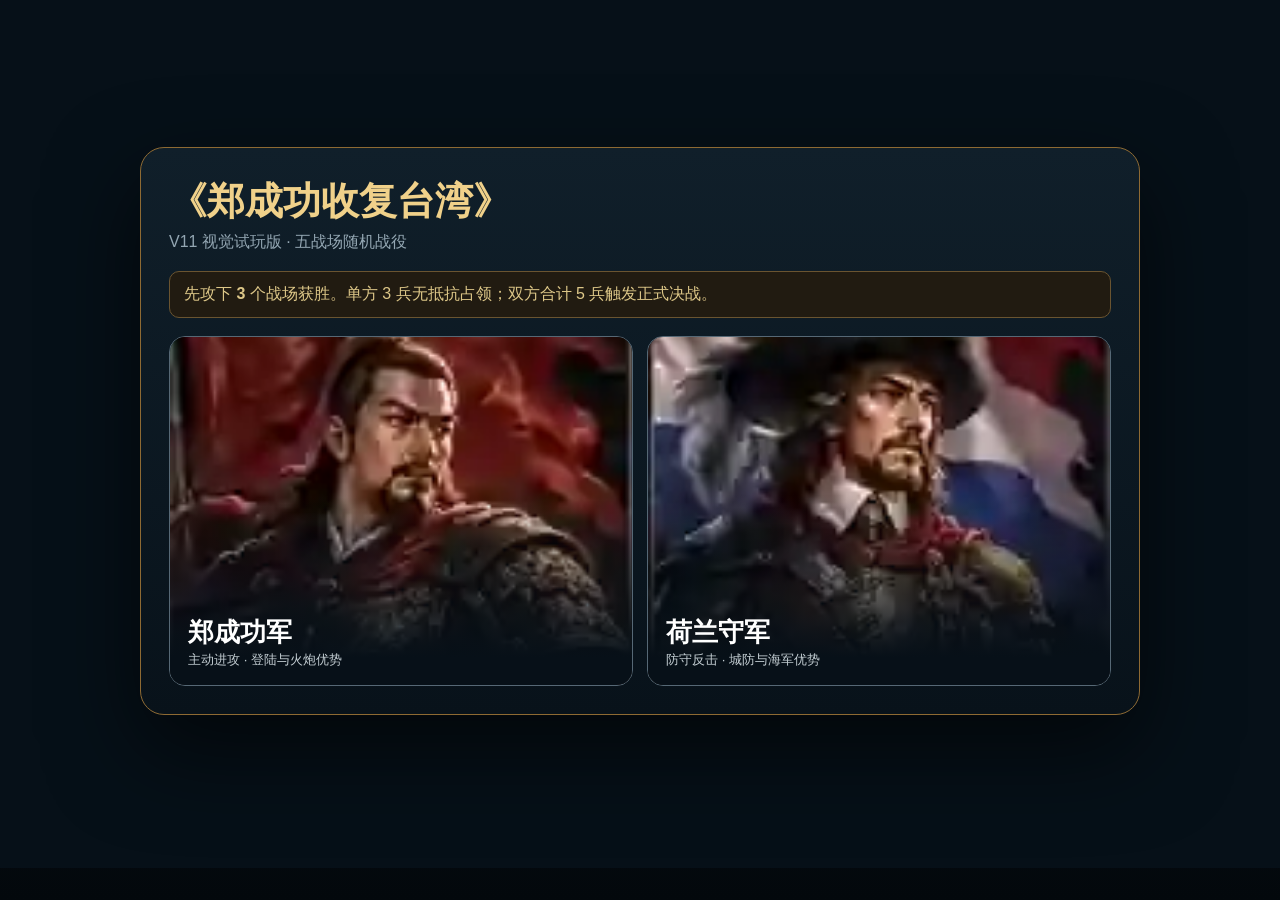
==== v2-preview.html @ 7f6e3647 "Add V2 calibrated visual preview page" ====
<!DOCTYPE html>
<html lang="zh-CN">
<head>
<meta charset="UTF-8">
<meta name="viewport" content="width=device-width,initial-scale=1,viewport-fit=cover">
<title>郑成功收复台湾｜V2 架构预览</title>
<link rel="stylesheet" href="style.css">
<link rel="stylesheet" href="v2-layout.css">
</head>
<body>
<div class="app-shell">
<section id="startScreen" class="start-screen">
  <div class="start-card">
    <div class="start-title">《郑成功收复台湾》</div>
    <div class="start-sub">V11 视觉试玩版 · 五战场随机战役</div>
    <div class="start-rule">先攻下 <b>3</b> 个战场获胜。单方 3 兵无抵抗占领；双方合计 5 兵触发正式决战。</div>
    <div class="faction-select">
      <button class="faction-choice zheng" onclick="startGame('zheng')"><div class="start-portrait sprite" data-sprite="zheng"></div><span><b>郑成功军</b><small>主动进攻 · 登陆与火炮优势</small></span></button>
      <button class="faction-choice dutch" onclick="startGame('dutch')"><div class="start-portrait sprite" data-sprite="dutch"></div><span><b>荷兰守军</b><small>防守反击 · 城防与海军优势</small></span></button>
    </div>
  </div>
</section>
<section id="gameScreen" class="game-screen hidden">
<header class="topbar">
  <div class="brand"><div class="brand-title">郑成功收复台湾</div><div class="brand-sub">V11 视觉试玩版</div></div>
  <div id="flow" class="flow"></div>
  <div class="top-actions"><button class="ghost-btn" onclick="showRules()">怎么玩</button><button class="ghost-btn" onclick="showDecks()">牌组一览</button><button class="gold-btn" onclick="resetGame()">重新开始</button></div>
</header>
<main class="game-grid">
  <aside class="side-panel player-panel"><div class="panel-label">你的阵营</div><div class="hero-card"><div id="playerHero" class="hero-img sprite"></div><div class="hero-gradient"></div><div class="hero-copy"><div id="playerName" class="hero-name"></div><div id="playerDesc" class="hero-desc"></div><div class="score-line"><strong id="playerScore">0 / 3</strong><span>已攻下战场</span></div></div></div><div class="info-card"><h3>你的牌库</h3><p id="playerPiles"></p></div><div class="info-card"><div class="icon-title"><span class="round-icon">★</span><div><h3>你的王牌</h3><p id="playerTrumpText"></p><button id="trumpBtn" class="mini-btn" onclick="toggleTrump()">发动王牌</button></div></div></div><div class="info-card"><div class="icon-title"><span class="round-icon">✦</span><div><h3>你的战役奖励</h3><p id="rewardText"></p><button id="freeMoveBtn" class="mini-btn hidden" onclick="toggleFreeMove()">使用免费调动</button></div></div></div><div class="info-card"><div class="icon-title"><span class="round-icon">伏</span><div><h3>你的伏兵</h3><p id="ambushText"></p></div></div></div></aside>
  <section class="center-stage"><section class="turn-strip"><div><div id="roundText" class="turn-kicker"></div><h2 id="turnText"></h2><p id="phaseText"></p></div><div class="turn-strip-note">行动点与结束回合已移到战场下方操作栏</div></section><div id="message" class="message-box"></div><section id="eventBanner" class="event-banner"><div class="event-art sprite" data-sprite="event"></div><div class="event-overlay"></div><div class="event-copy"><div class="event-label">公共事件</div><h2 id="eventName"></h2><p id="eventText"></p></div><div class="event-rounds">3 / 6 / 9</div></section><section class="battle-section"><div class="section-head"><div><h2>五大战场</h2><p>每局重新随机排列；调动只能前往当前画面相邻战场。</p></div><div class="route-legend">← 相邻调动 →</div></div><div id="battlefieldGrid" class="battlefield-grid"></div></section><section class="center-command-bar"><div class="command-tip">请先选择战场，再从下方手牌与操作按钮执行行动。</div><div class="turn-actions action-focus"><div class="ap-box large">行动点 <strong id="apText"></strong></div><button id="endTurnBtn" class="dark-btn end-turn-prominent" onclick="endPlayerTurn()">结束回合</button></div></section><section class="hand-section"><div class="section-head"><div><h2>你的手牌</h2><p>开局4张，每回合抽2张，手牌上限6张。</p></div><div id="handCount" class="hand-counter"></div></div><div id="handGrid" class="hand-grid"></div><div class="action-row"><button id="playBtn" class="action-btn primary" onclick="playSelected()">打出这张牌</button><button id="ambushBtn" class="action-btn" onclick="setAmbush()"><span class="round-icon">伏</span>设为伏兵</button><button id="moveBtn" class="action-btn" onclick="toggleMove()">调动部队</button><button id="discardBtn" class="action-btn" onclick="discardSelected()">弃牌换1张</button></div></section></section>
  <aside class="side-panel ai-panel"><div class="panel-label">AI 对手</div><div class="hero-card compact"><div id="aiHero" class="hero-img sprite"></div><div class="hero-gradient"></div><div class="hero-copy"><div id="aiName" class="hero-name"></div><div id="aiDesc" class="hero-desc"></div><div class="score-line"><strong id="aiScore">0 / 3</strong><span>已攻下战场</span></div></div></div><div class="info-card"><h3>AI 状态</h3><p id="aiPiles"></p><p id="aiTrumpText"></p><p id="aiAmbushText"></p></div><div class="log-card"><div class="log-head"><h3>战斗 / 行动记录</h3><span>实时</span></div><div id="logList" class="log-list"></div></div></aside>
</main></section></div>
<div id="rulesModal" class="modal"><div class="modalbox"><h2>V11 试玩规则</h2><p>五个战场每局随机排列。每个战场 1 点，先拿下 3 个获胜。</p><p><b>无人防守：</b>单方正面部队达到3支，直接占领。</p><p><b>正式决战：</b>双方都有部队，合计达到5支后触发。未触发第5支的一方先有一次免费应战，再选择战法。</p><div class="rule-strip">强攻 克 固守｜固守 克 奇袭｜奇袭 克 强攻｜克制 +2</div><p>伏兵不计入3/5支触发数；第3/6/9回合翻公共事件；最多10回合。</p><button class="gold-btn" onclick="hideModal('rulesModal')">知道了</button></div></div>
<div id="deckModal" class="modal"><div class="modalbox"><h2>牌组一览</h2><div id="deckContent"></div><button class="gold-btn" onclick="hideModal('deckModal')">关闭</button></div></div>
<div id="reactionModal" class="modal"><div class="modalbox"><h2>决战前：免费应战</h2><p id="reactionText"></p><div id="reactionOptions"></div><button class="ghost-btn" onclick="skipReaction()">不应战，进入战法选择</button></div></div>
<div id="battleModal" class="modal"><div class="modalbox"><div id="battleChoice"><h2 id="battleTitle">选择决战战法</h2><div class="choice-grid"><button onclick="chooseBattleTactic('assault')"><b>强攻</b><small>克固守</small></button><button onclick="chooseBattleTactic('defend')"><b>固守</b><small>克奇袭</small></button><button onclick="chooseBattleTactic('raid')"><b>奇袭</b><small>克强攻</small></button></div><label id="arsenalLabel" class="arsenal-label"><input id="arsenalCheck" type="checkbox"> 使用军械 +2 标记</label></div><div id="battleResult" class="hidden"></div></div></div>
<div id="resultModal" class="modal"><div class="modalbox result-box"><h2 id="resultTitle"></h2><div id="resultScore" class="result-score"></div><p id="resultText"></p><button class="gold-btn" onclick="resetGame()">再玩一局</button></div></div>
<script src="sprite-data-1.js"></script><script src="sprite-data-2.js"></script><script src="sprite-data-3.js"></script><script src="sprite-data-4.js"></script><script src="engine.js"></script><script src="app.js"></script>
</body></html>
---- style.css ----
:root{--bg:#071019;--panel:#0d1823;--panel2:#101e2a;--line:#70562a;--line2:#34495a;--gold:#d4af62;--gold2:#f0d18a;--red:#8f261f;--blue:#163a5c;--paper:#e9dcc3;--text:#f4efe5;--muted:#9fb0bc}
*{box-sizing:border-box}body{margin:0;background:radial-gradient(circle at 50% -10%,rgba(41,74,91,.38),transparent 45%),linear-gradient(180deg,#08111a,#050b10 78%);color:var(--text);font-family:-apple-system,BlinkMacSystemFont,"Segoe UI","PingFang SC","Microsoft YaHei",sans-serif}.hidden{display:none!important}button{font:inherit}.app-shell{padding:14px 18px 24px;max-width:1920px;margin:auto}.start-screen{min-height:94vh;display:grid;place-items:center}.start-card{width:min(1000px,94vw);background:linear-gradient(180deg,#101f2a,#08121a);border:1px solid #8e6a33;border-radius:24px;padding:28px;box-shadow:0 35px 90px #0009}.start-title{font:900 38px serif;color:#f0d18a}.start-sub{color:#93a6b2;margin-top:5px}.start-rule{margin:18px 0;padding:12px 14px;background:#211b11;border:1px solid #6a5430;border-radius:10px;color:#ddc788}.faction-select{display:grid;grid-template-columns:1fr 1fr;gap:14px}.faction-choice{height:350px;border-radius:16px;overflow:hidden;border:1px solid #566875;background:#0a141c;color:white;position:relative;cursor:pointer;padding:0;text-align:left}.start-portrait{position:absolute;inset:0}.faction-choice img{width:100%;height:100%;object-fit:cover}.faction-choice:after{content:"";position:absolute;inset:0;background:linear-gradient(180deg,transparent 45%,#071018 92%)}.faction-choice span{position:absolute;z-index:2;left:18px;right:18px;bottom:16px}.faction-choice b{display:block;font-size:26px}.faction-choice small{color:#c4ced3}.topbar{height:84px;display:grid;grid-template-columns:290px 1fr 310px;align-items:center;gap:18px;border:1px solid rgba(212,175,98,.38);border-radius:14px;padding:0 18px;background:linear-gradient(180deg,rgba(18,34,46,.96),rgba(7,16,25,.96));box-shadow:0 12px 40px #0008}.brand-title{font-size:27px;font-weight:900;letter-spacing:2px;color:#f0d18a}.brand-sub{font-size:12px;color:#91a2ae;margin-top:4px}.flow{display:flex;justify-content:center;gap:8px}.flow-step{padding:8px 11px;min-width:118px;border:1px solid #395064;border-radius:8px;background:#0a141d;color:#7f929f;font-size:11px}.flow-step b{display:block}.flow-step.active{border-color:#b88b3e;color:#fff;background:#271f12}.top-actions{display:flex;justify-content:flex-end;gap:8px}.ghost-btn,.gold-btn,.dark-btn,.mini-btn{border-radius:9px;padding:9px 12px;cursor:pointer;color:#fff;border:1px solid #405565;background:#12202b}.gold-btn{border-color:#9b773a;background:linear-gradient(#725a2c,#4a391c);color:#f7dfaa}.mini-btn{font-size:10px;padding:6px 8px;margin-top:5px}.game-grid{margin-top:12px;display:grid;grid-template-columns:270px minmax(0,1fr) 270px;gap:12px}.side-panel,.center-stage>section,.message-box{border:1px solid rgba(122,96,51,.78);border-radius:14px;background:linear-gradient(180deg,rgba(14,28,39,.98),rgba(7,16,23,.98));box-shadow:0 16px 38px #0006}.side-panel{padding:12px;min-height:860px;overflow:auto}.panel-label{font-weight:700;font-size:13px;color:#d8ba79;margin:2px 0 10px}.hero-card{height:360px;position:relative;overflow:hidden;border-radius:12px;border:1px solid #9a7338;background:#0a1117}.hero-card.compact{height:310px}.hero-img{width:100%;height:100%;object-fit:cover;object-position:center top}.hero-flag{position:absolute;right:-35px;bottom:100px;width:72%;height:55%;object-fit:cover;opacity:.34;mix-blend-mode:screen}.hero-gradient{position:absolute;inset:0;background:linear-gradient(180deg,transparent 35%,rgba(3,9,14,.55) 55%,#071018 90%)}.hero-copy{position:absolute;left:14px;right:14px;bottom:14px}.hero-name{font-size:25px;font-weight:900}.hero-desc{font-size:11px;color:#c2ccd2}.score-line{display:flex;align-items:end;gap:9px;margin-top:8px}.score-line strong{font-size:36px;color:#e98574}.ai-panel .score-line strong{color:#85b7dc}.score-line span{font-size:11px;color:#aebac1;margin-bottom:5px}.info-card,.log-card{border:1px solid #3b4e59;border-radius:10px;background:#0a141c;padding:10px;margin-top:9px}.info-card h3,.log-card h3{font-size:13px;margin:0 0 7px;color:#f0d18a}.info-card p{font-size:11px;line-height:1.55;color:#b9c6cc;margin:4px 0}.icon-title{display:flex;gap:9px;align-items:flex-start}.icon-title img{width:42px;height:42px;object-fit:cover;border-radius:50%;border:1px solid #8a6b35}.center-stage{display:flex;flex-direction:column;gap:10px}.turn-strip{min-height:92px;padding:14px 18px;display:flex;justify-content:space-between;align-items:center}.turn-kicker{font-size:11px;color:#c2a45f}.turn-strip h2{margin:2px 0;font-size:24px}.turn-strip p{margin:0;font-size:11px;color:#92a3ae}.turn-strip-note{font-size:12px;color:#c9aa66;border:1px dashed #6a5430;border-radius:999px;padding:8px 12px;background:#0b141d}.turn-actions{display:flex;align-items:center;gap:10px}.ap-box{border:1px solid #8d6b35;border-radius:9px;padding:10px 13px;background:#211b10;font-size:12px}.ap-box strong{font-size:19px;color:#f0d18a}.ap-box.large{padding:14px 18px;font-size:14px;min-width:140px;text-align:center;background:linear-gradient(180deg,#271f12,#181108)}.ap-box.large strong{display:block;font-size:28px;line-height:1.1;margin-top:2px}.message-box{padding:10px 13px;min-height:44px;font-size:12px}.event-banner{height:132px;position:relative;overflow:hidden}.event-art{position:absolute;inset:0}.event-banner img{width:100%;height:100%;object-fit:cover}.event-overlay{position:absolute;inset:0;background:linear-gradient(90deg,rgba(5,12,18,.95),rgba(5,12,18,.55) 42%,rgba(5,12,18,.12) 72%,rgba(5,12,18,.72))}.event-copy{position:absolute;left:20px;top:18px}.event-label{font-weight:700;font-size:12px;color:#e6c46f}.event-copy h2{font-size:23px;margin:4px 0}.event-copy p{margin:0;font-size:11px;color:#d2d9dc}.event-rounds{position:absolute;right:14px;top:12px;background:#0a1119cc;border:1px solid #8b6b37;border-radius:6px;padding:5px 8px;font-size:10px;color:#e0c174}.battle-section,.hand-section,.center-command-bar{padding:12px}.section-head{display:flex;justify-content:space-between;align-items:end;margin-bottom:9px}.section-head h2{font-size:17px;margin:0}.section-head p{font-size:10px;color:#8fa0ac;margin:3px 0 0}.route-legend,.hand-counter{font-size:10px;color:#c9aa66;border:1px solid #6a5430;border-radius:999px;padding:6px 9px}.center-command-bar{display:flex;justify-content:space-between;align-items:center;gap:12px;background:linear-gradient(180deg,rgba(18,27,37,.98),rgba(11,18,24,.98));border:1px solid rgba(156,119,58,.88);border-radius:14px;box-shadow:0 12px 30px #0005}.command-tip{font-size:13px;color:#d9e4ea;line-height:1.5}.action-focus{margin-left:auto}.end-turn-prominent{padding:16px 28px;min-width:160px;font-size:20px;font-weight:800;border:1px solid #c09343;background:linear-gradient(180deg,#9c2b22,#661810);color:#fff3d0;box-shadow:0 0 0 2px rgba(240,209,138,.12),0 10px 18px rgba(0,0,0,.32)}.end-turn-prominent:disabled{opacity:.45;filter:saturate(.6);box-shadow:none}.battlefield-grid{display:grid;grid-template-columns:repeat(5,minmax(0,1fr));gap:7px}.battle-card{min-height:330px;border:1px solid #526471;border-radius:11px;overflow:hidden;background:#0c1820;cursor:pointer;transition:.15s}.battle-card:hover,.battle-card.selected{transform:translateY(-3px);border-color:#d4af62;box-shadow:0 10px 28px #0009}.battle-card.resolved{opacity:.74}.battle-image{height:110px;position:relative}.battle-image img{width:100%;height:100%;object-fit:cover}.battle-index{position:absolute;top:7px;left:7px;width:24px;height:24px;border-radius:50%;display:grid;place-items:center;background:#071018dd;border:1px solid #d4af62;color:#f0d18a;font-size:10px}.battle-body{padding:9px}.battle-title{display:flex;justify-content:space-between;align-items:center}.battle-title h3{font-size:16px;margin:0}.point-tag{font-size:9px;border:1px solid #88703d;border-radius:99px;padding:3px 6px;color:#d9be79}.battle-body p{font-size:10px;line-height:1.45;color:#aebdc4;margin:7px 0}.reward-box{padding:7px;border:1px solid #695833;border-radius:7px;background:#211b11;color:#dac382;font-size:9px;line-height:1.45}.state-box{margin-top:7px;padding:7px;border:1px solid #384b57;border-radius:7px;font-size:9px;color:#c4d0d5}.army-row{display:flex;justify-content:space-between;margin-top:7px;font-size:9px}.unit-pills{display:flex;gap:3px;flex-wrap:wrap;min-height:18px;margin-top:3px}.pill{border:0;border-radius:5px;padding:3px 5px;font-size:8px;color:#fff}.pill.zheng{background:#76392f}.pill.dutch{background:#2c5675}.pill.moveable{outline:1px solid #e4c06b;cursor:pointer}.tags{display:flex;gap:3px;flex-wrap:wrap;margin-top:5px}.tag{border:1px solid #5a6670;border-radius:5px;padding:3px 4px;font-size:8px}.hand-grid{display:grid;grid-template-columns:repeat(6,minmax(0,1fr));gap:8px}.hand-card{height:205px;border-radius:10px;overflow:hidden;border:2px solid transparent;background:#1b1811;cursor:pointer;position:relative}.hand-card:hover,.hand-card.selected{border-color:#e1b95e;transform:translateY(-4px)}.card-art{position:absolute;inset:0}.hand-card img{width:100%;height:100%;object-fit:cover}.hand-card:after{content:"";position:absolute;inset:0;background:linear-gradient(180deg,transparent 45%,rgba(2,7,11,.2),rgba(2,7,11,.92))}.card-copy{position:absolute;z-index:2;left:8px;right:8px;bottom:8px}.card-copy h4{margin:0;color:white;font-size:13px}.card-copy p{font-size:9px;color:#d2d7da;margin:3px 0 0}.action-row{display:grid;grid-template-columns:repeat(4,1fr);gap:7px;margin-top:9px}.action-btn{height:52px;border-radius:9px;border:1px solid #51636e;background:#111d26;color:#dfe7e9;cursor:pointer;display:flex;align-items:center;justify-content:center;gap:8px}.action-btn.primary{background:linear-gradient(#855f2a,#513917);border-color:#c09343;color:#ffe4a3}.action-btn:disabled,.dark-btn:disabled,.mini-btn:disabled{opacity:.35;cursor:not-allowed}.action-btn img{width:30px;height:30px;border-radius:50%;object-fit:cover}.log-card{height:410px}.log-head{display:flex;justify-content:space-between;align-items:center;border-bottom:1px solid #31434e;padding-bottom:7px}.log-list{font-size:10px;line-height:1.55;color:#aab8c0;max-height:350px;overflow:auto}.log-list p{border-bottom:1px solid #1d2c36;padding:7px 0;margin:0}.modal{position:fixed;inset:0;background:#000c;display:none;place-items:center;padding:16px;z-index:50}.modal.show{display:grid}.modalbox{width:min(720px,95vw);max-height:90vh;overflow:auto;background:#13212b;border:1px solid #8b6b37;border-radius:16px;padding:18px}.modalbox h2{margin-top:0}.rule-strip{padding:10px;border:1px solid #7a6136;background:#211a10;border-radius:8px;color:#e0c27c}.choice-grid{display:grid;grid-template-columns:repeat(3,1fr);gap:9px;margin:14px 0}.choice-grid button{padding:18px;border-radius:10px;border:1px solid #566976;background:#0e1820;color:white;cursor:pointer}.choice-grid button b{display:block;font-size:20px}.choice-grid button small{color:#9eb0bb}.arsenal-label{display:block;padding:9px;border:1px solid #6b5933;border-radius:8px;background:#211b10}.reaction-option{display:block;width:100%;text-align:left;margin:7px 0;padding:10px;border:1px solid #596c77;background:#0d1820;color:white;border-radius:8px;cursor:pointer}.battle-result-card{padding:12px;border:1px solid #3f535f;border-radius:10px;background:#0c171e;line-height:1.7}.result-box{text-align:center}.result-score{font-size:44px;font-weight:900;color:#f0d18a}.deck-columns{display:grid;grid-template-columns:1fr 1fr;gap:12px}.deck-list{border:1px solid #344954;border-radius:10px;padding:10px}.deck-list h3{color:#f0d18a}.deck-list p{font-size:11px;color:#c3ced3}
@media(max-width:1250px){body{min-width:1050px}.game-grid{grid-template-columns:235px minmax(0,1fr) 235px}.topbar{grid-template-columns:250px 1fr 250px}.flow-step{min-width:95px}.hand-grid{grid-template-columns:repeat(3,1fr)}.center-command-bar{flex-direction:column;align-items:stretch}.action-focus{margin-left:0;justify-content:space-between}}
.round-icon{width:42px;height:42px;border-radius:50%;display:grid;place-items:center;border:1px solid #8a6b35;background:#211b10;color:#e6c46f;font-weight:900}
---- v2-layout.css ----
/* V2 layout preview: calibrated against 1535x1024 visual master. Gameplay logic unchanged. */
:root{--v2-gold:#d2a14f;--v2-gold-hi:#f1cf79;--v2-navy:#07131d;--v2-navy2:#0b1d29;--v2-paper:#ecd7ac;--v2-ink:#2b1a11;--v2-red:#a4251b}
html,body{min-width:1180px;background:#061018}
body:before{content:"";position:fixed;inset:0;pointer-events:none;background:radial-gradient(ellipse at 50% -8%,rgba(74,117,137,.24),transparent 48%),linear-gradient(180deg,#08131b 0,#061018 65%,#03080c 100%);z-index:-1}
.app-shell{width:min(1535px,100%);max-width:1535px;margin:0 auto;padding:8px 10px 14px}
.topbar{height:76px;grid-template-columns:280px minmax(470px,1fr) 310px;gap:12px;padding:0 14px;border-radius:10px;border-color:#805f2b;background:linear-gradient(180deg,#102635 0,#07131d 100%);box-shadow:0 8px 22px #0008,inset 0 1px 0 #ffffff0e;position:relative;overflow:hidden}
.topbar:after{content:"";position:absolute;inset:0;background-image:url('assets/ui/gold-frame.svg');background-size:100% 100%;pointer-events:none;opacity:.7}
.brand-title{font-family:STKaiti,KaiTi,"Noto Serif SC",serif;font-size:29px;letter-spacing:1px;color:#f4d17a;text-shadow:0 2px 0 #3d240c}
.brand-sub{font-size:11px;color:#d6c099}
.flow{gap:6px}.flow-step{height:44px;min-width:100px;padding:6px 10px;border-radius:7px;background:#0a1a25;border-color:#3f5565;color:#8799a5}.flow-step.active{background:linear-gradient(180deg,#4a3214,#2d1d0b);border-color:#cf9239;box-shadow:0 0 0 1px #f0be5b55,inset 0 0 18px #f0a92816}.flow-step span{font-size:10px}.flow-step b{font-size:11px}
.top-actions{gap:7px}.ghost-btn,.gold-btn{height:40px;padding:0 13px;border-radius:8px}.gold-btn{background:linear-gradient(#80612e,#4d3719);border-color:#b98c3d}
.game-grid{margin-top:9px;grid-template-columns:220px minmax(0,1fr) 220px;gap:9px;align-items:stretch}
.side-panel,.center-stage>section,.message-box{border-color:#7b5a27;border-radius:10px;background:linear-gradient(180deg,#0c1c27,#06121a);box-shadow:0 8px 22px #0007}
.side-panel{padding:8px;min-height:915px;overflow:hidden}.panel-label{margin:2px 2px 7px;font-size:12px;color:#f0ce78}
.hero-card{height:325px;border-radius:9px;border-color:#a1702f}.hero-card.compact{height:325px}.hero-copy{left:12px;right:12px;bottom:12px}.hero-name{font-size:24px}.hero-desc{font-size:10px}.score-line strong{font-size:34px}.score-line span{font-size:10px}
.info-card,.log-card{margin-top:7px;padding:9px;border-radius:8px;background:#081720;border-color:#344b58}.info-card h3,.log-card h3{font-size:12px}.info-card p{font-size:10px;line-height:1.45}.round-icon{width:38px;height:38px}.mini-btn{font-size:9px;padding:5px 7px}.log-card{height:412px}.log-list{max-height:352px;font-size:9px}
.center-stage{gap:8px}.turn-strip{min-height:96px;padding:12px 16px;color:var(--v2-ink);background-image:url('assets/ui/parchment.svg')!important;background-size:100% 100%!important;border:0!important;box-shadow:0 5px 16px #0006!important}.turn-kicker{color:#74511e}.turn-strip h2{font-family:STKaiti,KaiTi,"Noto Serif SC",serif;font-size:28px;color:#591b13}.turn-strip p{font-size:12px;color:#5c4632}.turn-strip-note{max-width:390px;color:#5a3a14;border-color:#a87b35;background:#f4e4c2aa;font-size:11px}
.message-box{min-height:38px;padding:9px 13px;font-size:11px;border-radius:8px;background:#07151e}
.event-banner{height:100px;border-radius:9px!important}.event-overlay{background:linear-gradient(90deg,rgba(43,10,8,.93),rgba(66,20,12,.55) 45%,rgba(4,13,19,.08) 75%,rgba(5,13,18,.5))}.event-copy{left:18px;top:14px}.event-label{font-size:13px;color:#f6d274}.event-copy h2{font-family:STKaiti,KaiTi,"Noto Serif SC",serif;font-size:25px;margin:2px 0}.event-copy p{font-size:10px}.event-rounds{right:12px;top:10px}
.battle-section{padding:9px 10px 10px}.section-head{margin-bottom:7px;align-items:center}.section-head h2{font-family:STKaiti,KaiTi,"Noto Serif SC",serif;font-size:20px;color:#f0d18a}.section-head p{font-size:9px}.route-legend,.hand-counter{padding:4px 8px;font-size:9px}
.battlefield-grid{gap:6px}.battle-card{min-height:304px;border-radius:8px;border-color:#b17a31;background:#efe0bf;color:#1f160f;box-shadow:inset 0 0 0 2px #6e441a22;background-image:url('assets/ui/gold-frame.svg');background-size:100% 100%}.battle-card:hover,.battle-card.selected{border-color:#f0c35f;box-shadow:0 6px 18px #0008,0 0 0 2px #f0c35f33}.battle-card.resolved{opacity:.72}.battle-image{height:112px;margin:5px 5px 0;border-radius:5px;overflow:hidden;border:1px solid #9c692b}.battle-index{top:8px;left:8px;width:25px;height:25px;font-size:10px;background:#07131ddd}.battle-body{padding:7px 8px 8px}.battle-title h3{font-family:STKaiti,KaiTi,"Noto Serif SC",serif;font-size:18px;color:#22150d}.point-tag{font-size:8px;color:#5b3a13;border-color:#aa7a36;background:#f5e6c8}.battle-body p{font-size:9px;line-height:1.25;color:#4e3f31;margin:5px 0}.reward-box{padding:5px 6px;font-size:8px;line-height:1.25;background:#f7e8ca;border-color:#b88942;color:#5a3511}.state-box{margin-top:5px;padding:5px 6px;font-size:8px;color:#3d342b;background:#f7ead0;border-color:#b9a483}.army-row{margin-top:5px;font-size:8px;color:#33261b}.unit-pills{min-height:15px;margin-top:2px}.pill{font-size:7px;padding:2px 4px}.tag{font-size:7px;color:#4b3925;border-color:#9f8a66;background:#ead9b7}
.center-command-bar{min-height:66px;padding:9px 10px;background:linear-gradient(180deg,#0f2531,#081721);border-radius:9px}.command-tip{font-size:11px}.ap-box.large{min-width:105px;padding:8px 13px;border-color:#a87631;background:linear-gradient(180deg,#3c2a11,#1e1509)}.ap-box.large strong{font-size:26px}.end-turn-prominent{min-width:150px;height:54px;padding:0 22px;font-size:20px;background-image:url('assets/ui/red-button.svg');background-size:100% 100%;background-color:transparent;border:0;box-shadow:none}.end-turn-prominent:not(:disabled):hover{filter:brightness(1.08)}
.hand-section{padding:8px 10px 9px}.hand-grid{gap:6px}.hand-card{height:160px;border-radius:7px;border-width:1px;background:#ead8b5;box-shadow:inset 0 0 0 1px #9c6f2e}.hand-card:hover,.hand-card.selected{border-color:#f1c85d;box-shadow:0 4px 15px #0008,0 0 0 2px #f1c85d55}.hand-card:after{background:linear-gradient(180deg,transparent 35%,rgba(5,7,8,.08) 58%,rgba(6,9,11,.82) 100%)}.card-copy{left:7px;right:7px;bottom:6px}.card-copy h4{font-family:STKaiti,KaiTi,"Noto Serif SC",serif;font-size:13px}.card-copy p{font-size:8px}.action-row{gap:6px;margin-top:7px}.action-btn{height:46px;border-radius:7px;font-size:13px}.action-btn.primary{background:linear-gradient(#9b2d20,#65160f);border-color:#d69a43;color:#ffe9b6}.action-row .action-btn:nth-child(2){background:#123958;border-color:#46729a}.action-row .action-btn:nth-child(3){background:#3a2b17;border-color:#9c7538}.action-row .action-btn:nth-child(4){background:#2a1e16;border-color:#6f5435}
@media(max-width:1350px){html,body{min-width:1100px}.app-shell{width:1180px}.game-grid{grid-template-columns:205px minmax(0,1fr) 205px}.topbar{grid-template-columns:245px 1fr 285px}.flow-step{min-width:90px}.battle-card{min-height:292px}.battle-image{height:102px}.hand-card{height:150px}}
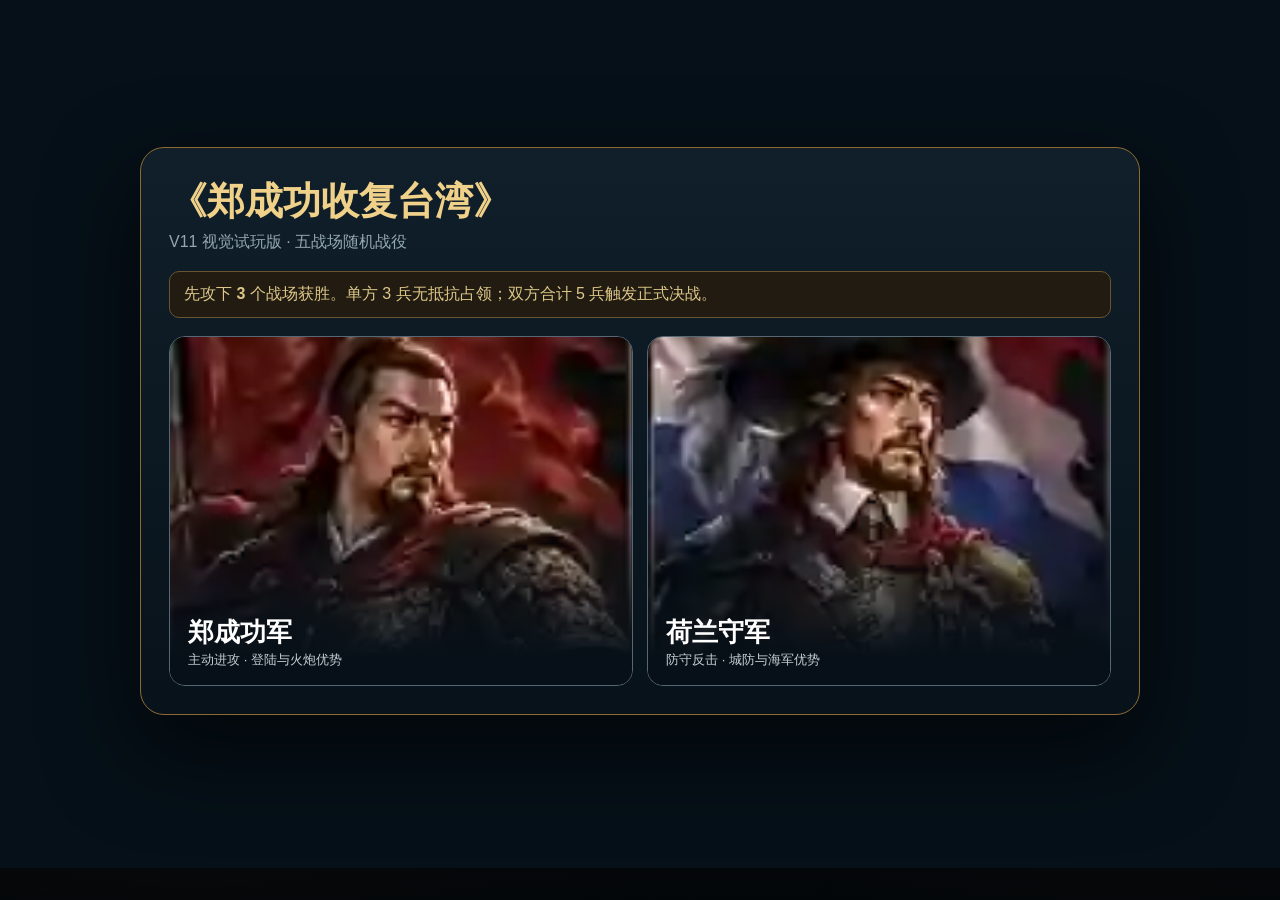
==== commit f0881563: "Load V2 SVG framework layer" ====
--- a/v2-preview.html
+++ b/v2-preview.html
@@ -6,6 +6,7 @@
 <title>郑成功收复台湾｜V2 架构预览</title>
 <link rel="stylesheet" href="style.css">
 <link rel="stylesheet" href="v2-layout.css">
+<link rel="stylesheet" href="v2-svg-framework.css">
 </head>
 <body>
 <div class="app-shell">
--- a/v2-layout.css
+++ b/v2-layout.css
@@ -1,24 +1,37 @@
-/* V2 layout preview: calibrated against 1535x1024 visual master. Gameplay logic unchanged. */
-:root{--v2-gold:#d2a14f;--v2-gold-hi:#f1cf79;--v2-navy:#07131d;--v2-navy2:#0b1d29;--v2-paper:#ecd7ac;--v2-ink:#2b1a11;--v2-red:#a4251b}
+/* V2 round 2 layout preview: calibrated against 1535x1024 visual master. Gameplay logic unchanged. */
+:root{--v2-gold:#d2a14f;--v2-gold-hi:#f1cf79;--v2-navy:#07131d;--v2-navy2:#0b1d29;--v2-paper:#ecd7ac;--v2-ink:#2b1a11;--v2-red:#a4251b;--frame:#8a642c;--frame-hi:#e6bd62}
+*{box-sizing:border-box}
 html,body{min-width:1180px;background:#061018}
-body:before{content:"";position:fixed;inset:0;pointer-events:none;background:radial-gradient(ellipse at 50% -8%,rgba(74,117,137,.24),transparent 48%),linear-gradient(180deg,#08131b 0,#061018 65%,#03080c 100%);z-index:-1}
+body{position:relative;overflow-x:auto}
+body:before{content:"";position:fixed;inset:0;pointer-events:none;background:radial-gradient(ellipse at 50% -8%,rgba(74,117,137,.26),transparent 45%),linear-gradient(180deg,#08141d 0,#061018 58%,#03080c 100%);z-index:-3}
+body:after{content:"";position:fixed;left:0;right:0;bottom:0;height:210px;pointer-events:none;background:linear-gradient(180deg,transparent,rgba(1,5,8,.28) 24%,rgba(1,5,8,.86)),radial-gradient(ellipse at 15% 100%,rgba(145,78,28,.22),transparent 42%),radial-gradient(ellipse at 88% 100%,rgba(145,78,28,.18),transparent 40%);z-index:-2}
 .app-shell{width:min(1535px,100%);max-width:1535px;margin:0 auto;padding:8px 10px 14px}
-.topbar{height:76px;grid-template-columns:280px minmax(470px,1fr) 310px;gap:12px;padding:0 14px;border-radius:10px;border-color:#805f2b;background:linear-gradient(180deg,#102635 0,#07131d 100%);box-shadow:0 8px 22px #0008,inset 0 1px 0 #ffffff0e;position:relative;overflow:hidden}
-.topbar:after{content:"";position:absolute;inset:0;background-image:url('assets/ui/gold-frame.svg');background-size:100% 100%;pointer-events:none;opacity:.7}
-.brand-title{font-family:STKaiti,KaiTi,"Noto Serif SC",serif;font-size:29px;letter-spacing:1px;color:#f4d17a;text-shadow:0 2px 0 #3d240c}
-.brand-sub{font-size:11px;color:#d6c099}
-.flow{gap:6px}.flow-step{height:44px;min-width:100px;padding:6px 10px;border-radius:7px;background:#0a1a25;border-color:#3f5565;color:#8799a5}.flow-step.active{background:linear-gradient(180deg,#4a3214,#2d1d0b);border-color:#cf9239;box-shadow:0 0 0 1px #f0be5b55,inset 0 0 18px #f0a92816}.flow-step span{font-size:10px}.flow-step b{font-size:11px}
-.top-actions{gap:7px}.ghost-btn,.gold-btn{height:40px;padding:0 13px;border-radius:8px}.gold-btn{background:linear-gradient(#80612e,#4d3719);border-color:#b98c3d}
-.game-grid{margin-top:9px;grid-template-columns:220px minmax(0,1fr) 220px;gap:9px;align-items:stretch}
-.side-panel,.center-stage>section,.message-box{border-color:#7b5a27;border-radius:10px;background:linear-gradient(180deg,#0c1c27,#06121a);box-shadow:0 8px 22px #0007}
-.side-panel{padding:8px;min-height:915px;overflow:hidden}.panel-label{margin:2px 2px 7px;font-size:12px;color:#f0ce78}
-.hero-card{height:325px;border-radius:9px;border-color:#a1702f}.hero-card.compact{height:325px}.hero-copy{left:12px;right:12px;bottom:12px}.hero-name{font-size:24px}.hero-desc{font-size:10px}.score-line strong{font-size:34px}.score-line span{font-size:10px}
+.game-screen{position:relative}
+.game-screen:before{content:"";position:absolute;inset:78px 0 0;pointer-events:none;border-left:1px solid rgba(212,175,98,.16);border-right:1px solid rgba(212,175,98,.16);box-shadow:inset 16px 0 28px rgba(0,0,0,.22),inset -16px 0 28px rgba(0,0,0,.22);z-index:0}
+.topbar,.game-grid{position:relative;z-index:1}
+.topbar{height:76px;display:grid;grid-template-columns:280px minmax(470px,1fr) 310px;align-items:center;gap:12px;padding:0 14px;border-radius:10px;border:1px solid #805f2b;background:linear-gradient(180deg,#102635 0,#07131d 100%);box-shadow:0 8px 22px #0008,inset 0 1px 0 #ffffff0e;position:relative;overflow:hidden}
+.topbar:after{content:"";position:absolute;inset:0;background-image:url('assets/ui/gold-frame.svg');background-size:100% 100%;pointer-events:none;opacity:.72}
+.brand-title{font-family:STKaiti,KaiTi,"Noto Serif SC",serif;font-size:29px;letter-spacing:1px;color:#f4d17a;text-shadow:0 2px 0 #3d240c}.brand-sub{font-size:11px;color:#d6c099}
+.flow{display:flex;justify-content:center;gap:6px}.flow-step{height:44px;min-width:100px;padding:6px 10px;border-radius:7px;background:#0a1a25;border:1px solid #3f5565;color:#8799a5;font-size:11px}.flow-step.active{background:linear-gradient(180deg,#4a3214,#2d1d0b);border-color:#cf9239;box-shadow:0 0 0 1px #f0be5b55,inset 0 0 18px #f0a92816}.flow-step span{font-size:10px}.flow-step b{font-size:11px}
+.top-actions{display:flex;justify-content:flex-end;gap:7px}.ghost-btn,.gold-btn{height:40px;padding:0 13px;border-radius:8px}.gold-btn{background:linear-gradient(#80612e,#4d3719);border-color:#b98c3d}
+.game-grid{margin-top:9px;display:grid;grid-template-columns:220px minmax(0,1fr) 220px;gap:9px;align-items:stretch}
+.side-panel,.center-stage>section,.message-box{border:1px solid #7b5a27;border-radius:10px;background:linear-gradient(180deg,#0c1c27,#06121a);box-shadow:0 8px 22px #0007}
+.side-panel{padding:8px;min-height:915px;overflow:hidden;position:relative}.side-panel:before{content:"";position:absolute;inset:0;pointer-events:none;border:1px solid rgba(226,184,93,.14);box-shadow:inset 0 0 36px rgba(0,0,0,.28)}.side-panel>*{position:relative;z-index:1}.panel-label{margin:2px 2px 7px;font-size:12px;color:#f0ce78}
+.hero-card{height:325px;position:relative;overflow:hidden;border-radius:9px;border-color:#a1702f}.hero-card.compact{height:325px}.hero-copy{left:12px;right:12px;bottom:12px}.hero-name{font-size:24px}.hero-desc{font-size:10px}.score-line strong{font-size:34px}.score-line span{font-size:10px}
 .info-card,.log-card{margin-top:7px;padding:9px;border-radius:8px;background:#081720;border-color:#344b58}.info-card h3,.log-card h3{font-size:12px}.info-card p{font-size:10px;line-height:1.45}.round-icon{width:38px;height:38px}.mini-btn{font-size:9px;padding:5px 7px}.log-card{height:412px}.log-list{max-height:352px;font-size:9px}
-.center-stage{gap:8px}.turn-strip{min-height:96px;padding:12px 16px;color:var(--v2-ink);background-image:url('assets/ui/parchment.svg')!important;background-size:100% 100%!important;border:0!important;box-shadow:0 5px 16px #0006!important}.turn-kicker{color:#74511e}.turn-strip h2{font-family:STKaiti,KaiTi,"Noto Serif SC",serif;font-size:28px;color:#591b13}.turn-strip p{font-size:12px;color:#5c4632}.turn-strip-note{max-width:390px;color:#5a3a14;border-color:#a87b35;background:#f4e4c2aa;font-size:11px}
+.center-stage{display:flex;flex-direction:column;gap:8px}
+.turn-strip{min-height:96px;padding:12px 16px;display:flex;justify-content:space-between;align-items:center;color:var(--v2-ink);background-image:url('assets/ui/parchment.svg')!important;background-size:100% 100%!important;border:0!important;box-shadow:0 5px 16px #0006!important}.turn-kicker{color:#74511e}.turn-strip h2{font-family:STKaiti,KaiTi,"Noto Serif SC",serif;font-size:28px;color:#591b13}.turn-strip p{font-size:12px;color:#5c4632}.turn-strip-note{max-width:390px;color:#5a3a14;border-color:#a87b35;background:#f4e4c2aa;font-size:11px}
 .message-box{min-height:38px;padding:9px 13px;font-size:11px;border-radius:8px;background:#07151e}
-.event-banner{height:100px;border-radius:9px!important}.event-overlay{background:linear-gradient(90deg,rgba(43,10,8,.93),rgba(66,20,12,.55) 45%,rgba(4,13,19,.08) 75%,rgba(5,13,18,.5))}.event-copy{left:18px;top:14px}.event-label{font-size:13px;color:#f6d274}.event-copy h2{font-family:STKaiti,KaiTi,"Noto Serif SC",serif;font-size:25px;margin:2px 0}.event-copy p{font-size:10px}.event-rounds{right:12px;top:10px}
-.battle-section{padding:9px 10px 10px}.section-head{margin-bottom:7px;align-items:center}.section-head h2{font-family:STKaiti,KaiTi,"Noto Serif SC",serif;font-size:20px;color:#f0d18a}.section-head p{font-size:9px}.route-legend,.hand-counter{padding:4px 8px;font-size:9px}
-.battlefield-grid{gap:6px}.battle-card{min-height:304px;border-radius:8px;border-color:#b17a31;background:#efe0bf;color:#1f160f;box-shadow:inset 0 0 0 2px #6e441a22;background-image:url('assets/ui/gold-frame.svg');background-size:100% 100%}.battle-card:hover,.battle-card.selected{border-color:#f0c35f;box-shadow:0 6px 18px #0008,0 0 0 2px #f0c35f33}.battle-card.resolved{opacity:.72}.battle-image{height:112px;margin:5px 5px 0;border-radius:5px;overflow:hidden;border:1px solid #9c692b}.battle-index{top:8px;left:8px;width:25px;height:25px;font-size:10px;background:#07131ddd}.battle-body{padding:7px 8px 8px}.battle-title h3{font-family:STKaiti,KaiTi,"Noto Serif SC",serif;font-size:18px;color:#22150d}.point-tag{font-size:8px;color:#5b3a13;border-color:#aa7a36;background:#f5e6c8}.battle-body p{font-size:9px;line-height:1.25;color:#4e3f31;margin:5px 0}.reward-box{padding:5px 6px;font-size:8px;line-height:1.25;background:#f7e8ca;border-color:#b88942;color:#5a3511}.state-box{margin-top:5px;padding:5px 6px;font-size:8px;color:#3d342b;background:#f7ead0;border-color:#b9a483}.army-row{margin-top:5px;font-size:8px;color:#33261b}.unit-pills{min-height:15px;margin-top:2px}.pill{font-size:7px;padding:2px 4px}.tag{font-size:7px;color:#4b3925;border-color:#9f8a66;background:#ead9b7}
-.center-command-bar{min-height:66px;padding:9px 10px;background:linear-gradient(180deg,#0f2531,#081721);border-radius:9px}.command-tip{font-size:11px}.ap-box.large{min-width:105px;padding:8px 13px;border-color:#a87631;background:linear-gradient(180deg,#3c2a11,#1e1509)}.ap-box.large strong{font-size:26px}.end-turn-prominent{min-width:150px;height:54px;padding:0 22px;font-size:20px;background-image:url('assets/ui/red-button.svg');background-size:100% 100%;background-color:transparent;border:0;box-shadow:none}.end-turn-prominent:not(:disabled):hover{filter:brightness(1.08)}
-.hand-section{padding:8px 10px 9px}.hand-grid{gap:6px}.hand-card{height:160px;border-radius:7px;border-width:1px;background:#ead8b5;box-shadow:inset 0 0 0 1px #9c6f2e}.hand-card:hover,.hand-card.selected{border-color:#f1c85d;box-shadow:0 4px 15px #0008,0 0 0 2px #f1c85d55}.hand-card:after{background:linear-gradient(180deg,transparent 35%,rgba(5,7,8,.08) 58%,rgba(6,9,11,.82) 100%)}.card-copy{left:7px;right:7px;bottom:6px}.card-copy h4{font-family:STKaiti,KaiTi,"Noto Serif SC",serif;font-size:13px}.card-copy p{font-size:8px}.action-row{gap:6px;margin-top:7px}.action-btn{height:46px;border-radius:7px;font-size:13px}.action-btn.primary{background:linear-gradient(#9b2d20,#65160f);border-color:#d69a43;color:#ffe9b6}.action-row .action-btn:nth-child(2){background:#123958;border-color:#46729a}.action-row .action-btn:nth-child(3){background:#3a2b17;border-color:#9c7538}.action-row .action-btn:nth-child(4){background:#2a1e16;border-color:#6f5435}
-@media(max-width:1350px){html,body{min-width:1100px}.app-shell{width:1180px}.game-grid{grid-template-columns:205px minmax(0,1fr) 205px}.topbar{grid-template-columns:245px 1fr 285px}.flow-step{min-width:90px}.battle-card{min-height:292px}.battle-image{height:102px}.hand-card{height:150px}}
+.event-banner{height:100px;border-radius:9px!important;position:relative;overflow:hidden}.event-banner:after{content:"";position:absolute;inset:0;pointer-events:none;border:1px solid rgba(236,192,92,.34);box-shadow:inset 0 0 24px rgba(0,0,0,.42)}.event-overlay{background:linear-gradient(90deg,rgba(43,10,8,.93),rgba(66,20,12,.55) 45%,rgba(4,13,19,.08) 75%,rgba(5,13,18,.5))}.event-copy{left:18px;top:14px}.event-label{font-size:13px;color:#f6d274}.event-copy h2{font-family:STKaiti,KaiTi,"Noto Serif SC",serif;font-size:25px;margin:2px 0}.event-copy p{font-size:10px}.event-rounds{right:12px;top:10px}
+
+/* Round 2: battlefield becomes the visual focus. */
+.battle-section{padding:9px 10px 10px;min-height:366px;position:relative;overflow:hidden;background:linear-gradient(180deg,#0e2632 0,#071821 100%)!important}.battle-section:before{content:"";position:absolute;inset:0;pointer-events:none;background:linear-gradient(180deg,rgba(255,255,255,.025),transparent 26%),radial-gradient(ellipse at 50% 0,rgba(74,122,139,.09),transparent 64%)}.battle-section>*{position:relative;z-index:1}.section-head{margin-bottom:7px;align-items:center}.section-head h2{font-family:STKaiti,KaiTi,"Noto Serif SC",serif;font-size:20px;color:#f0d18a}.section-head p{font-size:9px}.route-legend,.hand-counter{padding:4px 8px;font-size:9px}
+.battlefield-grid{display:grid;grid-template-columns:repeat(5,minmax(0,1fr));gap:7px;align-items:stretch}.battle-card{height:320px;min-height:320px;border-radius:9px;border:1px solid #b17a31;background:#efe0bf;color:#1f160f;box-shadow:inset 0 0 0 2px #6e441a22,0 4px 12px rgba(0,0,0,.28);background-image:url('assets/ui/gold-frame.svg');background-size:100% 100%;overflow:hidden}.battle-card:hover,.battle-card.selected{border-color:#f0c35f;box-shadow:0 7px 19px #0008,0 0 0 2px #f0c35f33;transform:translateY(-2px)}.battle-card.resolved{opacity:.72}
+.battle-image{height:136px;margin:5px 5px 0;border-radius:5px;overflow:hidden;border:1px solid #9c692b;position:relative;background-position:center 44%!important}.battle-image:after{content:"";position:absolute;left:0;right:0;bottom:0;height:34%;pointer-events:none;background:linear-gradient(180deg,transparent,rgba(4,10,13,.28))}.battle-index{top:8px;left:8px;width:25px;height:25px;font-size:10px;background:#07131ddd;z-index:2}.battle-body{padding:6px 8px 7px}.battle-title{min-height:25px}.battle-title h3{font-family:STKaiti,KaiTi,"Noto Serif SC",serif;font-size:18px;line-height:1;color:#22150d}.point-tag{font-size:8px;color:#5b3a13;border-color:#aa7a36;background:#f5e6c8;white-space:nowrap}.battle-body p{font-size:8px;line-height:1.18;color:#4e3f31;margin:4px 0;min-height:19px;display:-webkit-box;-webkit-line-clamp:2;-webkit-box-orient:vertical;overflow:hidden}.reward-box{padding:4px 6px;font-size:8px;line-height:1.18;background:#f7e8ca;border-color:#b88942;color:#5a3511;min-height:29px;display:flex;align-items:center}.state-box{margin-top:4px;padding:4px 6px;font-size:7.5px;line-height:1.15;color:#3d342b;background:#f7ead0;border-color:#b9a483;min-height:28px;display:flex;align-items:center}.army-row{margin-top:4px;font-size:8px;color:#33261b}.unit-pills{min-height:12px;margin-top:1px}.pill{font-size:7px;padding:2px 4px}.tag{font-size:7px;color:#4b3925;border-color:#9f8a66;background:#ead9b7}
+.center-command-bar{min-height:66px;padding:9px 10px;background:linear-gradient(180deg,#0f2531,#081721);border-radius:9px;position:relative;overflow:hidden}.center-command-bar:before{content:"";position:absolute;inset:0;pointer-events:none;background:linear-gradient(90deg,rgba(0,0,0,.18),transparent 42%,rgba(118,66,22,.08))}.center-command-bar>*{position:relative;z-index:1}.command-tip{font-size:11px}.ap-box.large{min-width:105px;padding:8px 13px;border-color:#a87631;background:linear-gradient(180deg,#3c2a11,#1e1509)}.ap-box.large strong{font-size:26px}.end-turn-prominent{min-width:150px;height:54px;padding:0 22px;font-size:20px;background-image:url('assets/ui/red-button.svg');background-size:100% 100%;background-color:transparent;border:0;box-shadow:none}.end-turn-prominent:not(:disabled):hover{filter:brightness(1.08)}
+.hand-section{padding:8px 10px 9px;position:relative;overflow:hidden}.hand-section:before{content:"";position:absolute;inset:0;pointer-events:none;background:linear-gradient(180deg,rgba(80,50,20,.10),transparent 34%)}.hand-section>*{position:relative;z-index:1}.hand-grid{gap:6px}.hand-card{height:160px;border-radius:7px;border-width:1px;background:#ead8b5;box-shadow:inset 0 0 0 1px #9c6f2e}.hand-card:hover,.hand-card.selected{border-color:#f1c85d;box-shadow:0 4px 15px #0008,0 0 0 2px #f1c85d55}.hand-card:after{background:linear-gradient(180deg,transparent 35%,rgba(5,7,8,.08) 58%,rgba(6,9,11,.82) 100%)}.card-copy{left:7px;right:7px;bottom:6px}.card-copy h4{font-family:STKaiti,KaiTi,"Noto Serif SC",serif;font-size:13px}.card-copy p{font-size:8px}.action-row{gap:6px;margin-top:7px}.action-btn{height:46px;border-radius:7px;font-size:13px}.action-btn.primary{background:linear-gradient(#9b2d20,#65160f);border-color:#d69a43;color:#ffe9b6}.action-row .action-btn:nth-child(2){background:#123958;border-color:#46729a}.action-row .action-btn:nth-child(3){background:#3a2b17;border-color:#9c7538}.action-row .action-btn:nth-child(4){background:#2a1e16;border-color:#6f5435}
+
+/* Image-ready framework hooks: these containers are prepared for later WebP/SVG art replacement without changing layout. */
+.topbar,.side-panel,.turn-strip,.event-banner,.battle-section,.center-command-bar,.hand-section{background-repeat:no-repeat;background-position:center;background-size:cover}
+
+@media(max-width:1350px){html,body{min-width:1100px}.app-shell{width:1180px}.game-grid{grid-template-columns:205px minmax(0,1fr) 205px}.topbar{grid-template-columns:245px 1fr 285px}.flow-step{min-width:90px}.battle-section{min-height:348px}.battle-card{height:302px;min-height:302px}.battle-image{height:124px}.battle-title h3{font-size:17px}.hand-card{height:150px}}
--- a/v2-svg-framework.css
+++ b/v2-svg-framework.css
@@ -0,0 +1,20 @@
+/* V2 SVG framework pass — vector chrome only; gameplay layout/logic unchanged. */
+.topbar{background-image:url('assets/ui/top_bar_bg.svg')!important;background-color:transparent!important;background-size:100% 100%!important;background-repeat:no-repeat!important;border-color:transparent!important}
+.topbar:after{display:none!important}
+.player-panel{background-image:url('assets/ui/side_panel_left.svg')!important;background-size:100% 100%!important;background-repeat:no-repeat!important;background-color:transparent!important;border-color:transparent!important}
+.ai-panel{background-image:url('assets/ui/side_panel_right.svg')!important;background-size:100% 100%!important;background-repeat:no-repeat!important;background-color:transparent!important;border-color:transparent!important}
+.side-panel:before{display:none!important}
+.turn-strip{background-image:url('assets/ui/turn_banner_frame.svg'),url('assets/ui/parchment.svg')!important;background-size:100% 100%,100% 100%!important;background-repeat:no-repeat!important;background-position:center!important}
+.battle-section{background-image:url('assets/ui/battlefield_section_bg.svg')!important;background-size:100% 100%!important;background-repeat:no-repeat!important;background-color:transparent!important;border-color:transparent!important}
+.battle-section:before{display:none!important}
+.battle-card{background-image:url('assets/ui/battlefield_card_bg.svg')!important;background-size:100% 100%!important;background-repeat:no-repeat!important;background-color:transparent!important;border-color:transparent!important;box-shadow:0 4px 12px rgba(0,0,0,.28)!important}
+.battle-card:hover,.battle-card.selected{box-shadow:0 7px 19px #0008,0 0 0 2px #f0c35f66!important}
+.hand-section{background-image:url('assets/ui/hand_panel_bg.svg')!important;background-size:100% 100%!important;background-repeat:no-repeat!important;background-color:transparent!important;border-color:transparent!important}
+.hand-section:before{display:none!important}
+.log-card{background-image:url('assets/ui/log_panel_bg.svg')!important;background-size:100% 100%!important;background-repeat:no-repeat!important;background-color:transparent!important;border-color:transparent!important}
+.ap-box.large{background-image:url('assets/ui/ap_box_bg.svg')!important;background-size:100% 100%!important;background-repeat:no-repeat!important;background-color:transparent!important;border-color:transparent!important}
+.end-turn-prominent{background-image:url('assets/ui/end_turn_btn_bg.svg')!important;background-size:100% 100%!important;background-repeat:no-repeat!important;background-color:transparent!important;border:0!important}
+.point-tag{background-image:url('assets/ui/battle_badge_bg.svg')!important;background-size:100% 100%!important;background-repeat:no-repeat!important;background-color:transparent!important;border-color:transparent!important;padding:4px 8px!important}
+/* reserve the four ornamental corners for later WebP background integration */
+.center-command-bar{border-color:#8d642b!important}
+.info-card{border-color:#40515d!important}
